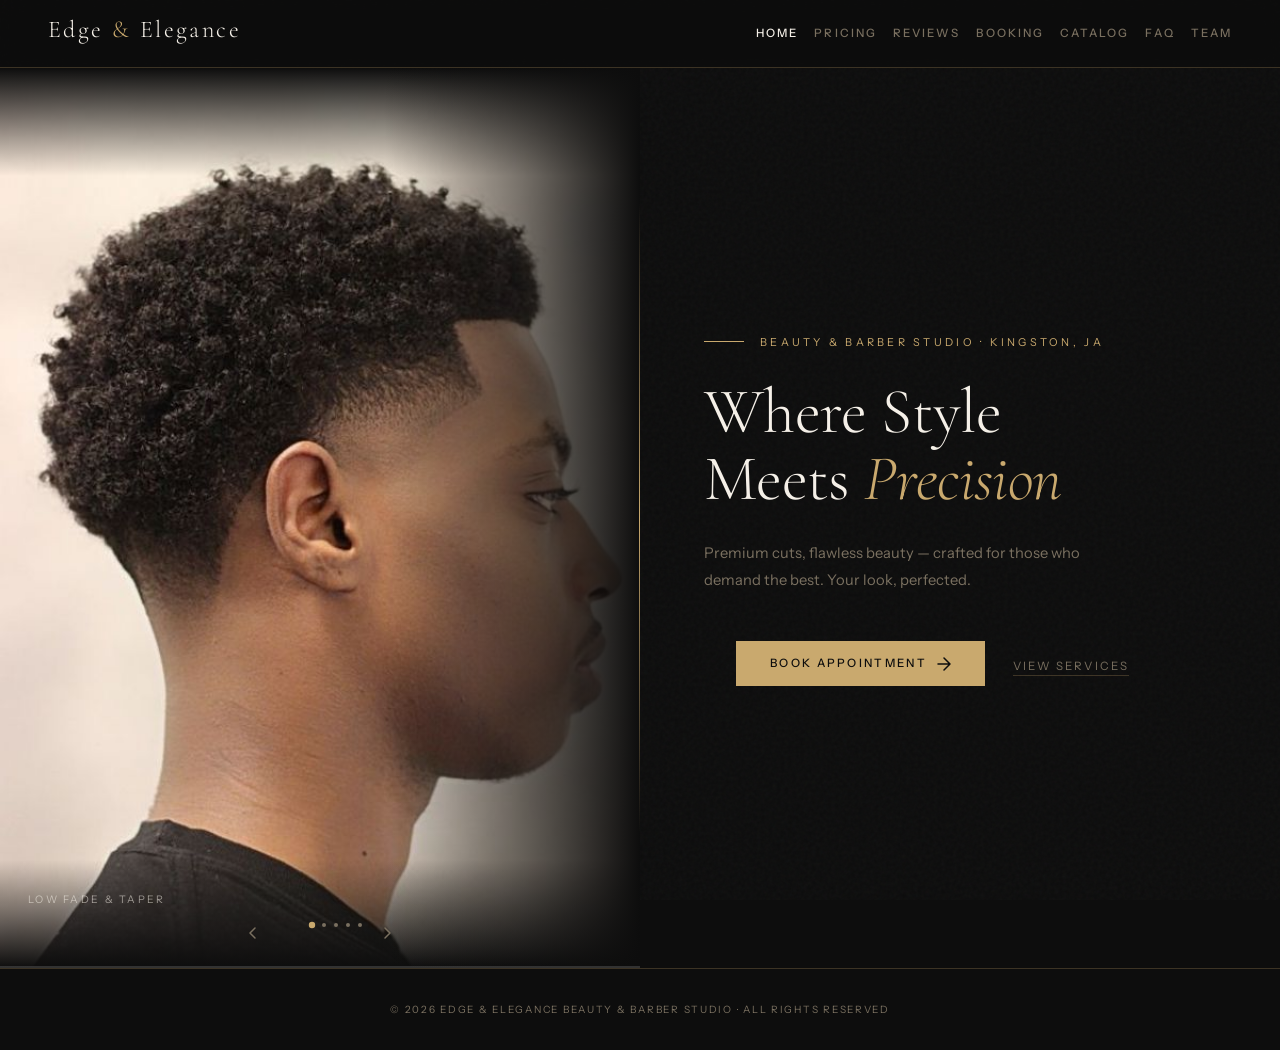
==== index.html @ 5e309543 "Add files via upload" ====
<!DOCTYPE html>
<html lang="en">
<head>
  <meta charset="UTF-8">
  <meta http-equiv="X-UA-Compatible" content="IE=edge">
  <meta name="viewport" content="width=device-width, initial-scale=1.0">
  <title>Edge &amp; Elegance Beauty &amp; Barber Studio</title>

  <!-- Google Fonts: Cormorant Garamond (display) + Instrument Sans (body) -->
  <link href="https://fonts.googleapis.com/css2?family=Cormorant+Garamond:ital,wght@0,300;0,400;0,600;1,300;1,400&family=Instrument+Sans:wght@300;400;500&display=swap" rel="stylesheet">

  <!-- Bootstrap 5 CSS -->
  <link rel="stylesheet" href="https://cdn.jsdelivr.net/npm/bootstrap@5.3.3/dist/css/bootstrap.min.css">

  <!-- Project unified stylesheet -->
  <link rel="stylesheet" href="Include/style.css">
</head>
<body>

  <!-- ═══════════════════════════════════════════
       HEADER — Studio wordmark + Bootstrap nav
  ═══════════════════════════════════════════ -->
  <header>

    <!-- Studio name / wordmark -->
    <h1>Edge <span>&amp;</span> Elegance</h1>

    <!-- Bootstrap responsive navbar -->
    <nav aria-label="Primary navigation"
         class="navbar navbar-expand-lg navbar-dark"
         id="main-nav">

      <!-- Hamburger toggler (visible on mobile) -->
      <button type="button"
              class="navbar-toggler"
              data-bs-toggle="collapse"
              data-bs-target="#navMenu"
              aria-controls="navMenu"
              aria-expanded="false"
              aria-label="Toggle navigation">
        <span class="navbar-toggler-icon"></span>
      </button>

      <!-- Collapsible nav links -->
      <div class="collapse navbar-collapse" id="navMenu">
        <ul class="navbar-nav ms-auto gap-3">
          <li class="nav-item"><a class="nav-link active" href="index.html" aria-current="page">Home</a></li>
          <li class="nav-item"><a class="nav-link" href="Include/pricing.html">Pricing</a></li>
          <li class="nav-item"><a class="nav-link" href="Include/reviews.html">Reviews</a></li>
          <li class="nav-item"><a class="nav-link" href="Include/Booking.html">Booking</a></li>
          <li class="nav-item"><a class="nav-link" href="Include/catalog.html">Catalog</a></li>
          <li class="nav-item"><a class="nav-link" href="Include/FAQ.html">FAQ</a></li>
          <li class="nav-item"><a class="nav-link" href="Contact/team_member.html">Team</a></li>
        </ul>
      </div>

    </nav>
  </header>


  <!-- ═══════════════════════════════════════════
       MAIN — Primary page content
  ═══════════════════════════════════════════ -->
  <main>

    <!-- ── Section 1: Hero — two-column layout ── -->
    <section>

      <!-- Aside: image slideshow panel (left column) -->
      <aside>

        <!-- Slide 1: Low fade / taper -->
        <figure class="active">
          <img src="Images/ss4.jpg" alt="Clean low fade taper cut">
          <figcaption>Low Fade &amp; Taper</figcaption>
        </figure>

        <!-- Slide 2: Nail art -->
        <figure>
          <img src="Images/ss5.jpg" alt="French tip nail art">
          <figcaption>French Tip Nail Art</figcaption>
        </figure>

        <!-- Slide 3: Box braids -->
        <figure>
          <img src="Images/ss3.jpg" alt="Box braids and knotless styles">
          <figcaption>Box Braids &amp; Knotless</figcaption>
        </figure>

        <!-- Slide 4: Cornrow swirl -->
        <figure>
          <img src="Images/ss2.jpg" alt="Cornrow swirl pattern">
          <figcaption>Cornrow Swirl Design</figcaption>
        </figure>

        <!-- Slide 5: Cornrow waves -->
        <figure>
          <img src="Images/ss.jpg" alt="Cornrow wave pattern">
          <figcaption>Cornrow Wave Pattern</figcaption>
        </figure>

        <!-- Slideshow controls: prev / dots / next -->
        <nav class="slide-controls" aria-label="Slideshow controls">

          <!-- Previous slide button -->
          <button type="button" id="prev-btn" aria-label="Previous slide">
            <svg width="18" height="18" viewBox="0 0 18 18" fill="none">
              <path d="M11 14L6 9l5-5" stroke="currentColor" stroke-width="1.5" stroke-linecap="round" stroke-linejoin="round"/>
            </svg>
          </button>

          <!-- Dot indicators — one per slide -->
          <ul class="slide-dots" role="tablist">
            <li><span class="active" role="tab" aria-label="Slide 1"></span></li>
            <li><span role="tab" aria-label="Slide 2"></span></li>
            <li><span role="tab" aria-label="Slide 3"></span></li>
            <li><span role="tab" aria-label="Slide 4"></span></li>
            <li><span role="tab" aria-label="Slide 5"></span></li>
          </ul>

          <!-- Next slide button -->
          <button type="button" id="next-btn" aria-label="Next slide">
            <svg width="18" height="18" viewBox="0 0 18 18" fill="none">
              <path d="M7 4l5 5-5 5" stroke="currentColor" stroke-width="1.5" stroke-linecap="round" stroke-linejoin="round"/>
            </svg>
          </button>

        </nav>

        <!-- Auto-advance progress bar -->
        <progress value="0" max="100"></progress>

      </aside>


      <!-- Article: hero text panel (right column) -->
      <article>
        <!-- Eyebrow label -->
        <p>Beauty &amp; Barber Studio &middot; Kingston, JA</p>

        <!-- Main headline -->
        <h2>
          Where Style<br>
          Meets <em>Precision</em>
        </h2>

        <!-- Tagline body copy -->
        <p>
          Premium cuts, flawless beauty — crafted for those who demand
          the best. Your look, perfected.
        </p>

        <!-- CTA buttons -->
        <ul>
          <li>
            <!-- Primary: Book Appointment -->
            <a href="Include/Booking.html" class="primary-btn">
              <span>Book Appointment</span>
              <svg width="14" height="14" viewBox="0 0 14 14" fill="none" aria-hidden="true">
                <path d="M1 7h12M7 1l6 6-6 6" stroke="currentColor" stroke-width="1.5" stroke-linecap="round" stroke-linejoin="round"/>
              </svg>
            </a>
          </li>
          <!-- Secondary: View Services -->
          <li><a href="Assets/catalog.html">View Services</a></li>
        </ul>
      </article>

    </section>

  </main>


  <!-- ═══════════════════════════════════════════
       FOOTER — Copyright & studio info
  ═══════════════════════════════════════════ -->
  <footer>
    <small>&copy; 2026 Edge &amp; Elegance Beauty &amp; Barber Studio &middot; All rights reserved</small>
  </footer>

  <!-- Bootstrap 5 JS bundle (includes Popper) -->
  <script src="https://cdn.jsdelivr.net/npm/bootstrap@5.3.3/dist/js/bootstrap.bundle.min.js"></script>

  <!-- Unified project script -->
  <script src="Assets/script.js"></script>

</body>
</html>
---- Include/style.css ----
/* ═══════════════════════════════════════════════════════════════
   Edge & Elegance Beauty & Barber Studio
   style.css  —  Unified stylesheet for all pages
   Includes: base, header/nav, hero, slideshow, pricing, team,
             catalog, FAQ, reviews, booking, animations, responsive
   ═══════════════════════════════════════════════════════════════ */


/* ─────────────────────────────────────────────
   RESET & CSS CUSTOM PROPERTIES
───────────────────────────────────────────── */
*, *::before, *::after {
  box-sizing: border-box;
  margin: 0;
  padding: 0;
}

:root {
  --ink:    #0d0d0d;   /* near-black background */
  --cream:  #f5f0e8;   /* off-white text */
  --gold:   #c9a96e;   /* brand accent */
  --muted:  #7a7060;   /* secondary text */
  --border: rgba(201, 169, 110, 0.25); /* subtle gold border */
}

html { scroll-behavior: smooth; }

body {
  font-family: 'Instrument Sans', sans-serif;
  background: var(--ink);
  color: var(--cream);
  min-height: 100vh;
  overflow-x: hidden;
}

/* Grain / film-noise texture overlay — fixed, behind everything */
body::before {
  content: '';
  position: fixed;
  inset: 0;
  z-index: 0;
  background-image: url("data:image/svg+xml,%3Csvg viewBox='0 0 256 256' xmlns='http://www.w3.org/2000/svg'%3E%3Cfilter id='noise'%3E%3CfeTurbulence type='fractalNoise' baseFrequency='0.9' numOctaves='4' stitchTiles='stitch'/%3E%3C/filter%3E%3Crect width='100%25' height='100%25' filter='url(%23noise)' opacity='1'/%3E%3C/svg%3E");
  opacity: 0.035;
  pointer-events: none;
}


/* ─────────────────────────────────────────────
   HEADER — Fixed top bar with logo + Bootstrap nav
   Applies to every page via body > header
───────────────────────────────────────────── */
body > header {
  position: fixed;
  top: 0; left: 0; right: 0;
  z-index: 9999;
  display: flex;
  align-items: center;
  justify-content: space-between;
  padding: 0 48px;
  height: 68px;
  background: rgba(13, 13, 13, 0.88);
  backdrop-filter: blur(12px);
  border-bottom: 1px solid var(--border);
  animation: fadeDown 0.8s ease both;
}

/* Studio wordmark */
body > header h1 {
  font-family: 'Cormorant Garamond', serif;
  font-size: 1.5rem;
  font-weight: 300;
  letter-spacing: 0.1em;
  color: var(--cream);
  line-height: 1;
  white-space: nowrap;
}

/* Gold ampersand in logo */
body > header h1 span { color: var(--gold); }


/* ─────────────────────────────────────────────
   BOOTSTRAP NAVBAR OVERRIDES
   Make Bootstrap nav match the dark gold aesthetic
───────────────────────────────────────────── */

/* The Bootstrap <nav> sits inside <header> — reset its background */
#main-nav {
  background: transparent !important;
  border: none;
  padding: 0;
  height: auto;
}

/* Nav links — small caps, tracked, muted by default */
#main-nav .nav-link {
  font-family: 'Instrument Sans', sans-serif;
  font-size: 0.72rem;
  font-weight: 500;
  letter-spacing: 0.18em;
  text-transform: uppercase;
  color: var(--muted) !important;
  text-decoration: none;
  transition: color 0.3s;
  padding: 4px 0;
}

/* Hover + active state → cream/gold */
#main-nav .nav-link:hover,
#main-nav .nav-link.active { color: var(--cream) !important; }

/* Bootstrap toggler (hamburger) — show gold border */
#main-nav .navbar-toggler {
  border-color: rgba(201, 169, 110, 0.4);
  padding: 6px 8px;
}

/* Invert the default Bootstrap toggler icon so it appears light */
#main-nav .navbar-toggler-icon {
  filter: invert(1);
}

/* Collapsed mobile menu — dark glass panel */
#main-nav .navbar-collapse {
  background: rgba(13, 13, 13, 0.97);
}

/* On mobile the links stack — add padding for readability */
@media (max-width: 991px) {
  body > header { padding: 0 20px; height: 60px; }

  #main-nav .navbar-collapse {
    position: fixed;
    top: 60px; left: 0; right: 0;
    backdrop-filter: blur(16px);
    padding: 24px 32px 32px;
    border-top: 1px solid var(--border);
    z-index: 9998;
  }

  #main-nav .nav-link {
    font-family: 'Cormorant Garamond', serif;
    font-size: 1.6rem;
    font-weight: 300;
    letter-spacing: 0.08em;
    text-transform: none;
    padding: 10px 0;
    color: var(--cream) !important;
    border-bottom: 1px solid var(--border);
  }

  #main-nav .navbar-nav { gap: 0 !important; }
}


/* ─────────────────────────────────────────────
   MAIN — base push below fixed header
───────────────────────────────────────────── */
main {
  padding-top: 68px;
  position: relative;
  z-index: 1;
}


/* ─────────────────────────────────────────────
   HERO SECTION (index.html)
   Two-column grid: slideshow aside + article text
───────────────────────────────────────────── */
main > section:first-of-type {
  min-height: 100vh;
  display: grid;
  grid-template-columns: 1fr 1fr;
  align-items: center;
  position: relative;
  overflow: hidden;
}


/* ─────────────────────────────────────────────
   ASIDE — Image Slideshow Panel
───────────────────────────────────────────── */
aside {
  position: relative;
  height: 100vh;
  overflow: hidden;
  animation: revealLeft 1.1s cubic-bezier(0.16, 1, 0.3, 1) 0.2s both;
}

/* Fade image edges into the background */
aside::after {
  content: '';
  position: absolute;
  inset: 0;
  background:
    linear-gradient(to right, transparent 60%, var(--ink) 100%),
    linear-gradient(to bottom, var(--ink) 0%, transparent 12%, transparent 88%, var(--ink) 100%);
  pointer-events: none;
  z-index: 1;
}

/* Gold vertical rule on the right edge of the slideshow */
aside::before {
  content: '';
  position: absolute;
  right: 0; top: 15%; bottom: 15%;
  width: 1px;
  background: linear-gradient(to bottom, transparent, var(--gold), transparent);
  z-index: 3;
}

/* ── Slide figures ── */
aside figure {
  position: absolute;
  inset: 0;
  margin: 0;
  opacity: 0;
  transition: opacity 1.2s ease;
}

aside figure.active { opacity: 1; }

aside figure img {
  width: 100%;
  height: 100%;
  object-fit: cover;
  object-position: center top;
  transform: scale(1.06);          /* start zoomed in */
  transition: transform 8s ease;
  display: block;
}

aside figure.active img { transform: scale(1); } /* slowly zoom out while active */

aside figure figcaption {
  position: absolute;
  bottom: 60px;
  left: 28px;
  z-index: 2;
  font-size: 0.65rem;
  letter-spacing: 0.22em;
  text-transform: uppercase;
  color: rgba(245, 240, 232, 0.55);
}

/* ── Slideshow Controls ── */
.slide-controls {
  position: absolute;
  bottom: 20px;
  left: 50%;
  transform: translateX(-50%);
  display: flex;
  align-items: center;
  gap: 10px;
  z-index: 4;
}

.slide-controls button {
  background: none;
  border: none;
  cursor: pointer;
  padding: 6px;
  color: var(--muted);
  transition: color 0.3s;
}

.slide-controls button:hover { color: var(--gold); }
.slide-controls button svg   { display: block; }

/* Dot indicators */
.slide-dots {
  display: flex;
  gap: 8px;
  align-items: center;
  list-style: none;
}

.slide-dots span {
  width: 4px;
  height: 4px;
  border-radius: 50%;
  background: var(--muted);
  transition: background 0.3s, transform 0.3s;
  cursor: pointer;
  display: block;
}

.slide-dots span.active {
  background: var(--gold);
  transform: scale(1.6);
}

/* Auto-advance progress bar along the bottom of the aside */
aside progress {
  position: absolute;
  bottom: 0; left: 0;
  height: 2px;
  width: 100%;
  border: none;
  background: rgba(255, 255, 255, 0.08);
  z-index: 4;
  appearance: none;
}

aside progress::-webkit-progress-bar   { background: rgba(255, 255, 255, 0.08); }
aside progress::-webkit-progress-value { background: var(--gold); }
aside progress::-moz-progress-bar      { background: var(--gold); }


/* ─────────────────────────────────────────────
   HERO ARTICLE — text panel
───────────────────────────────────────────── */
main > section:first-of-type > article {
  padding: 0 80px 0 64px;
  position: relative;
  z-index: 2;
  animation: revealRight 1.1s cubic-bezier(0.16, 1, 0.3, 1) 0.4s both;
}

/* Eyebrow label above heading */
main > section:first-of-type > article > p:first-of-type {
  font-size: 0.68rem;
  letter-spacing: 0.3em;
  text-transform: uppercase;
  color: var(--gold);
  margin-bottom: 28px;
  display: flex;
  align-items: center;
  gap: 16px;
}

main > section:first-of-type > article > p:first-of-type::before {
  content: '';
  width: 40px;
  height: 1px;
  background: var(--gold);
  display: inline-block;
}

/* Main headline */
main > section:first-of-type > article h2 {
  font-family: 'Cormorant Garamond', serif;
  font-size: clamp(3.2rem, 5vw, 5.5rem);
  font-weight: 300;
  line-height: 1.05;
  letter-spacing: -0.01em;
  margin-bottom: 28px;
  color: var(--cream);
}

main > section:first-of-type > article h2 em {
  font-style: italic;
  color: var(--gold);
}

/* Body copy */
main > section:first-of-type > article > p:last-of-type {
  font-size: 0.92rem;
  line-height: 1.8;
  color: var(--muted);
  max-width: 380px;
  margin-bottom: 48px;
  font-weight: 300;
}

/* CTA button row */
main > section:first-of-type > article ul {
  display: flex;
  align-items: center;
  gap: 28px;
  list-style: none;
}

/* Primary gold CTA button */
main > section:first-of-type > article ul li:first-child a {
  display: inline-flex;
  align-items: center;
  gap: 10px;
  padding: 14px 34px;
  background: var(--gold);
  color: var(--ink);
  font-size: 0.72rem;
  font-weight: 500;
  letter-spacing: 0.2em;
  text-transform: uppercase;
  text-decoration: none;
  position: relative;
  overflow: hidden;
  transition: color 0.35s ease;
}

/* Cream wipe-over on hover */
main > section:first-of-type > article ul li:first-child a::before {
  content: '';
  position: absolute;
  inset: 0;
  background: var(--cream);
  transform: translateX(-101%);
  transition: transform 0.35s ease;
}

main > section:first-of-type > article ul li:first-child a:hover::before { transform: translateX(0); }

main > section:first-of-type > article ul li:first-child a span,
main > section:first-of-type > article ul li:first-child a svg { position: relative; z-index: 1; }

main > section:first-of-type > article ul li:first-child a svg { transition: transform 0.3s; }
main > section:first-of-type > article ul li:first-child a:hover svg { transform: translateX(4px); }

/* Ghost / secondary link */
main > section:first-of-type > article ul li:last-child a {
  font-size: 0.72rem;
  letter-spacing: 0.18em;
  text-transform: uppercase;
  color: var(--muted);
  text-decoration: none;
  border-bottom: 1px solid var(--border);
  padding-bottom: 2px;
  transition: color 0.3s, border-color 0.3s;
}

main > section:first-of-type > article ul li:last-child a:hover {
  color: var(--cream);
  border-color: var(--gold);
}


/* ─────────────────────────────────────────────
   SCROLL HINT — decorative "scroll" label
───────────────────────────────────────────── */
main > section:first-of-type > small {
  position: absolute;
  bottom: 36px;
  left: 50%;
  transform: translateX(-50%);
  display: flex;
  flex-direction: column;
  align-items: center;
  gap: 8px;
  z-index: 10;
  font-size: 0.6rem;
  letter-spacing: 0.25em;
  text-transform: uppercase;
  color: var(--muted);
  animation: fadeIn 1s 1.5s both;
}

main > section:first-of-type > small::after {
  content: '';
  width: 1px;
  height: 48px;
  display: block;
  background: linear-gradient(to bottom, var(--gold), transparent);
  animation: scrollDrop 1.6s ease infinite;
}


/* ─────────────────────────────────────────────
   FOOTER — shared across all pages
───────────────────────────────────────────── */
footer {
  text-align: center;
  padding: 32px 48px;
  border-top: 1px solid var(--border);
  font-size: 0.72rem;
  letter-spacing: 0.15em;
  color: var(--muted);
  text-transform: uppercase;
  position: relative;
  z-index: 1;
}


/* ─────────────────────────────────────────────
   PRICING PAGE (pricing.html)
───────────────────────────────────────────── */

/* Push content below the fixed header */
#pricing-main { padding-top: 110px; }

/* Center the pricing section container */
#pricing-section {
  display: flex;
  flex-direction: column;
  align-items: center;
  width: 100%;
  max-width: 900px;
  margin: 0 auto;
  padding: 0 20px 40px;
  text-align: center;
}

/* Override: nested <header> inside a section should NOT be fixed */
#pricing-section header,
#team-section header,
.section-header {
  position: static !important;
  height: auto !important;
  background: transparent !important;
  backdrop-filter: none !important;
  border: none !important;
  padding: 0 !important;
  margin-bottom: 40px;
  text-align: center !important;
  display: block;
  width: 100%;
  animation: none;
}

/* Pricing page title */
#pricing-title {
  font-family: 'Cormorant Garamond', serif;
  font-size: 2.5rem;
  font-weight: 300;
  color: var(--cream);
  margin-bottom: 10px;
}

/* Pricing page subtitle */
#pricing-subtitle {
  color: var(--muted);
  font-size: 0.95rem;
  margin-bottom: 30px;
}

/* Pricing table */
#pricing-table {
  width: 100%;
  max-width: 900px;
  margin: 0 auto;
  border-collapse: collapse;
}

/* All table cells */
#pricing-table th,
#pricing-table td {
  border: 1px solid var(--border);
  padding: 14px;
  text-align: center;
}

/* Column header row */
#pricing-table thead th {
  background: rgba(201, 169, 110, 0.10);
  color: var(--gold);
}

/* Category sub-header rows (e.g. "Grooming Services") */
.category-header th {
  background: rgba(201, 169, 110, 0.20);
  color: var(--gold);
}

/* Alternating row tint for readability */
#pricing-table tbody tr:nth-child(even) td {
  background: rgba(255, 255, 255, 0.03);
}


/* ─────────────────────────────────────────────
   TEAM PAGE (team_member.html)
───────────────────────────────────────────── */

#team-main { padding-top: 110px; }

#team-section {
  display: flex;
  flex-direction: column;
  align-items: center;
  width: 100%;
  max-width: 1400px;
  margin: 0 auto;
  padding: 0 20px 40px;
  text-align: center;
}

/* Team page title */
#team-title {
  font-family: 'Cormorant Garamond', serif;
  font-size: 2.5rem;
  font-weight: 300;
  color: var(--cream);
  margin-bottom: 10px;
}

#team-subtitle {
  color: var(--muted);
  font-size: 0.95rem;
  margin-bottom: 40px;
}

/* 4-column grid on desktop */
#team-grid {
  display: grid;
  grid-template-columns: repeat(4, 1fr);
  gap: 25px;
  width: 100%;
}

/* Team member card */
.team-card {
  border: 1px solid var(--border);
  background: rgba(255, 255, 255, 0.03);
  padding: 15px;
  text-align: center;
}

.team-card img {
  width: 100%;
  height: 260px;
  object-fit: cover;
  margin-bottom: 10px;
}

.team-card h3 {
  color: var(--cream);
  margin-bottom: 5px;
}

.role {
  color: var(--gold);
  font-size: 0.8rem;
  margin-bottom: 10px;
}

.description {
  color: var(--muted);
  font-size: 0.85rem;
}


/* ─────────────────────────────────────────────
   CATALOG PAGE (catalog.html)
───────────────────────────────────────────── */

/* Catalog items grid */
.catalog-items {
  display: grid;
  grid-template-columns: repeat(auto-fit, minmax(220px, 1fr));
  gap: 28px;
  max-width: 1100px;
  margin: 40px auto;
  padding: 0 24px;
}

/* Individual catalog card */
.catalog-item {
  border: 1px solid var(--border);
  background: rgba(255, 255, 255, 0.03);
  padding: 20px;
  text-align: center;
  transition: border-color 0.3s, background 0.3s;
}

.catalog-item:hover {
  border-color: rgba(201, 169, 110, 0.55);
  background: rgba(201, 169, 110, 0.04);
}

.catalog-item img {
  width: 100%;
  height: 200px;
  object-fit: cover;
  margin-bottom: 14px;
  display: block;
}

.catalog-item h3 {
  font-family: 'Cormorant Garamond', serif;
  font-size: 1.3rem;
  font-weight: 300;
  color: var(--cream);
  margin-bottom: 8px;
}

.catalog-item p {
  font-size: 0.84rem;
  color: var(--muted);
  line-height: 1.7;
}

/* Catalog page intro text */
main > h2 {
  font-family: 'Cormorant Garamond', serif;
  font-size: 2.2rem;
  font-weight: 300;
  color: var(--cream);
  text-align: center;
  padding: 60px 24px 12px;
}

main > h2 + p {
  text-align: center;
  color: var(--muted);
  font-size: 0.9rem;
  padding: 0 24px;
}


/* ─────────────────────────────────────────────
   FAQ PAGE (FAQ.html)
───────────────────────────────────────────── */

.faq-container {
  display: flex;
  flex-direction: column;
  align-items: center;
  width: 100%;
  max-width: 760px;
  margin: 0 auto;
  padding: 60px 24px 40px;
}

/* Gold eyebrow label */
.faq-eyebrow {
  font-size: 0.68rem;
  letter-spacing: 0.3em;
  text-transform: uppercase;
  color: var(--gold);
  margin-bottom: 16px;
  display: flex;
  align-items: center;
  gap: 16px;
  animation: revealRight 1.1s cubic-bezier(0.16, 1, 0.3, 1) 0.2s both;
}

.faq-eyebrow::before {
  content: '';
  width: 40px;
  height: 1px;
  background: var(--gold);
  display: inline-block;
}

/* FAQ page heading */
.faq-container > h2 {
  font-family: 'Cormorant Garamond', serif;
  font-size: clamp(2.4rem, 4vw, 3.5rem);
  font-weight: 300;
  color: var(--cream);
  letter-spacing: -0.01em;
  line-height: 1.1;
  text-align: center;
  margin-bottom: 12px;
  animation: revealRight 1.1s cubic-bezier(0.16, 1, 0.3, 1) 0.3s both;
}

.faq-container > h2 em {
  font-style: italic;
  color: var(--gold);
}

.faq-subtitle {
  font-size: 0.88rem;
  color: var(--muted);
  text-align: center;
  margin-bottom: 52px;
  font-weight: 300;
  line-height: 1.7;
  animation: revealRight 1.1s cubic-bezier(0.16, 1, 0.3, 1) 0.4s both;
}

/* FAQ accordion list */
#faq-list {
  width: 100%;
  display: flex;
  flex-direction: column;
  gap: 0;
  margin-bottom: 64px;
  animation: fadeIn 0.8s ease 0.5s both;
}

/* Individual FAQ accordion item */
.faq-item {
  border-top: 1px solid var(--border);
  transition: background 0.3s ease;
}

.faq-item:last-child { border-bottom: 1px solid var(--border); }

.faq-item summary {
  display: flex;
  align-items: center;
  justify-content: space-between;
  padding: 22px 4px;
  cursor: pointer;
  list-style: none;
  font-size: 0.92rem;
  font-weight: 500;
  letter-spacing: 0.04em;
  color: var(--cream);
  user-select: none;
  transition: color 0.3s ease;
  gap: 20px;
}

.faq-item summary::-webkit-details-marker { display: none; }
.faq-item summary:hover { color: var(--gold); }

/* Animated plus/minus icon via pseudo-element */
.faq-item summary::after {
  content: '';
  flex-shrink: 0;
  width: 18px;
  height: 18px;
  border: 1px solid var(--border);
  border-radius: 50%;
  background-image:
    linear-gradient(var(--gold), var(--gold)),
    linear-gradient(var(--gold), var(--gold));
  background-size: 8px 1px, 1px 8px;
  background-repeat: no-repeat;
  background-position: center;
  transition: transform 0.35s ease, border-color 0.3s ease;
}

/* Rotate to × when open */
.faq-item[open] summary::after {
  transform: rotate(45deg);
  border-color: var(--gold);
}

.faq-item[open] summary { color: var(--gold); }

/* Answer body */
.faq-item > p,
.faq-item > div.faq-answer {
  padding: 0 4px 22px;
  font-size: 0.88rem;
  line-height: 1.85;
  color: var(--muted);
  font-weight: 300;
  max-width: 600px;
  animation: answerReveal 0.35s ease both;
}

@keyframes answerReveal {
  from { opacity: 0; transform: translateY(-6px); }
  to   { opacity: 1; transform: translateY(0); }
}

/* New FAQ items added dynamically get a fade-in */
.faq-item.new-item { animation: fadeIn 0.5s ease both; }

/* Submit-a-question panel */
.add-faq {
  width: 100%;
  border: 1px solid var(--border);
  padding: 40px;
  background: rgba(201, 169, 110, 0.03);
  animation: fadeIn 0.8s ease 0.7s both;
  position: relative;
}

/* Gold top-left rule */
.add-faq::before {
  content: '';
  position: absolute;
  top: 0; left: 40px;
  width: 40px;
  height: 1px;
  background: var(--gold);
}

.add-faq h3 {
  font-family: 'Cormorant Garamond', serif;
  font-size: 1.6rem;
  font-weight: 300;
  color: var(--cream);
  letter-spacing: 0.02em;
  margin-bottom: 6px;
}

.add-faq > p {
  font-size: 0.8rem;
  color: var(--muted);
  margin-bottom: 28px;
  letter-spacing: 0.04em;
}

/* FAQ question input form */
#faq-form {
  display: flex;
  flex-direction: column;
  gap: 16px;
}

#faq-form label {
  font-size: 0.68rem;
  letter-spacing: 0.22em;
  text-transform: uppercase;
  color: var(--gold);
  margin-bottom: -8px;
}

#faq-form input[type="text"] {
  width: 100%;
  padding: 14px 16px;
  background: rgba(255, 255, 255, 0.04);
  border: 1px solid var(--border);
  color: var(--cream);
  font-family: 'Instrument Sans', sans-serif;
  font-size: 0.88rem;
  outline: none;
  transition: border-color 0.3s ease, background 0.3s ease;
}

#faq-form input[type="text"]::placeholder { color: rgba(122, 112, 96, 0.5); }

#faq-form input[type="text"]:focus {
  border-color: var(--gold);
  background: rgba(201, 169, 110, 0.04);
}

/* Submit button for FAQ form — matches global gold button style */
#faq-form button[type="submit"] {
  align-self: flex-start;
  display: inline-flex;
  align-items: center;
  gap: 10px;
  padding: 13px 34px;
  background: var(--gold);
  color: var(--ink);
  font-family: 'Instrument Sans', sans-serif;
  font-size: 0.72rem;
  font-weight: 500;
  letter-spacing: 0.2em;
  text-transform: uppercase;
  border: none;
  cursor: pointer;
  position: relative;
  overflow: hidden;
  transition: color 0.35s ease;
  margin-top: 8px;
}

#faq-form button[type="submit"]::before {
  content: '';
  position: absolute;
  inset: 0;
  background: var(--cream);
  transform: translateX(-101%);
  transition: transform 0.35s ease;
}

#faq-form button[type="submit"]:hover::before { transform: translateX(0); }

#faq-form button[type="submit"] span { position: relative; z-index: 1; }


/* ─────────────────────────────────────────────
   REVIEWS PAGE (reviews.html)
───────────────────────────────────────────── */

/* Page hero banner */
.reviews-hero {
  display: flex;
  flex-direction: column;
  align-items: center;
  text-align: center;
  padding: 80px 24px 60px;
  border-bottom: 1px solid var(--border);
  position: relative;
}

/* Radial gold glow behind hero */
.reviews-hero::before {
  content: '';
  position: absolute;
  top: 50%; left: 50%;
  transform: translate(-50%, -50%);
  width: 700px; height: 300px;
  background: radial-gradient(ellipse, rgba(201,169,110,0.07) 0%, transparent 70%);
  pointer-events: none;
}

/* Eyebrow label with flanking rules */
.eyebrow {
  font-size: 0.68rem;
  letter-spacing: 0.3em;
  text-transform: uppercase;
  color: var(--gold);
  margin-bottom: 16px;
  display: flex;
  align-items: center;
  gap: 14px;
  animation: revealUp 0.9s cubic-bezier(0.16,1,0.3,1) 0.1s both;
}

.eyebrow::before,
.eyebrow::after {
  content: '';
  width: 40px; height: 1px;
  background: var(--gold);
  display: inline-block;
}

.reviews-hero h2 {
  font-family: 'Cormorant Garamond', serif;
  font-size: clamp(2.8rem, 6vw, 5rem);
  font-weight: 300;
  letter-spacing: -0.01em;
  line-height: 1.05;
  color: var(--cream);
  margin-bottom: 16px;
  animation: revealUp 0.9s cubic-bezier(0.16,1,0.3,1) 0.2s both;
}

.reviews-hero h2 em {
  font-style: italic;
  color: var(--gold);
}

.reviews-hero > p {
  font-size: 0.92rem;
  color: var(--muted);
  max-width: 440px;
  line-height: 1.8;
  font-weight: 300;
  animation: revealUp 0.9s cubic-bezier(0.16,1,0.3,1) 0.3s both;
}

/* ── Overall rating summary bar ── */
.rating-summary {
  display: flex;
  align-items: center;
  gap: 32px;
  padding: 40px 48px;
  border-bottom: 1px solid var(--border);
  justify-content: center;
  flex-wrap: wrap;
}

.overall-score { text-align: center; }

.score-num {
  font-family: 'Cormorant Garamond', serif;
  font-size: 4rem;
  font-weight: 300;
  color: var(--gold);
  line-height: 1;
}

.score-label {
  font-size: 0.65rem;
  letter-spacing: 0.22em;
  text-transform: uppercase;
  color: var(--muted);
  margin-top: 6px;
}

/* Vertical rule between rating columns */
.divider-v {
  width: 1px;
  height: 60px;
  background: var(--border);
}

/* Star-count bar group */
.bar-group {
  display: flex;
  flex-direction: column;
  gap: 8px;
  min-width: 220px;
}

.bar-row {
  display: flex;
  align-items: center;
  gap: 10px;
  font-size: 0.72rem;
  color: var(--muted);
}

.bar-row span:first-child { width: 36px; text-align: right; }

.bar-track {
  flex: 1;
  height: 3px;
  background: rgba(255,255,255,0.08);
  border-radius: 2px;
  overflow: hidden;
}

/* Animated fill — starts at scaleX(0), JS adds .animate */
.bar-fill {
  height: 100%;
  background: var(--gold);
  border-radius: 2px;
  transform: scaleX(0);
  transform-origin: left;
  transition: transform 1s cubic-bezier(0.16,1,0.3,1);
}

.bar-fill.animate { transform: scaleX(1); }

.bar-row span:last-child { width: 24px; }

/* ── Review cards section ── */
.reviews-section {
  max-width: 1100px;
  margin: 0 auto;
  padding: 72px 48px 100px;
}

/* Section eyebrow with horizontal rule */
.section-label {
  font-size: 0.68rem;
  letter-spacing: 0.28em;
  text-transform: uppercase;
  color: var(--gold);
  margin-bottom: 48px;
  display: flex;
  align-items: center;
  gap: 16px;
}

.section-label::after {
  content: '';
  flex: 1;
  height: 1px;
  background: var(--border);
}

/* 3-column grid for review cards */
.cards-grid {
  display: grid;
  grid-template-columns: repeat(3, 1fr);
  gap: 28px;
  margin-bottom: 72px;
}

/* Individual review card */
article.review-card {
  border: 1px solid var(--border);
  padding: 32px 28px;
  background: rgba(255,255,255,0.02);
  position: relative;
  transition: border-color 0.3s, background 0.3s;
  animation: revealUp 0.7s cubic-bezier(0.16,1,0.3,1) both;
}

/* Staggered entrance animations */
article.review-card:nth-child(1) { animation-delay: 0.1s; }
article.review-card:nth-child(2) { animation-delay: 0.2s; }
article.review-card:nth-child(3) { animation-delay: 0.3s; }
article.review-card:nth-child(4) { animation-delay: 0.4s; }
article.review-card:nth-child(5) { animation-delay: 0.5s; }
article.review-card:nth-child(6) { animation-delay: 0.6s; }

article.review-card:hover {
  border-color: rgba(201,169,110,0.55);
  background: rgba(201,169,110,0.04);
}

/* Decorative open quote mark */
article.review-card::before {
  content: '\201C';
  position: absolute;
  top: 20px; right: 24px;
  font-family: 'Cormorant Garamond', serif;
  font-size: 4rem;
  color: rgba(201,169,110,0.15);
  line-height: 1;
}

/* Star rating display */
.stars {
  display: flex;
  gap: 3px;
  margin-bottom: 18px;
}

.star {
  width: 12px; height: 12px;
  background: var(--gold);
  clip-path: polygon(50% 0%,61% 35%,98% 35%,68% 57%,79% 91%,50% 70%,21% 91%,32% 57%,2% 35%,39% 35%);
}

.star.empty { background: rgba(201,169,110,0.2); }

/* Review body text */
article.review-card > p {
  font-size: 0.88rem;
  line-height: 1.85;
  color: var(--muted);
  font-weight: 300;
  margin-bottom: 28px;
  font-style: italic;
}

/* Reviewer attribution row */
.reviewer {
  display: flex;
  align-items: center;
  gap: 14px;
  border-top: 1px solid var(--border);
  padding-top: 20px;
}

/* Initials avatar circle */
.avatar {
  width: 40px; height: 40px;
  border-radius: 50%;
  background: rgba(201,169,110,0.15);
  border: 1px solid var(--border);
  display: flex;
  align-items: center;
  justify-content: center;
  font-family: 'Cormorant Garamond', serif;
  font-size: 1.1rem;
  font-weight: 300;
  color: var(--gold);
  flex-shrink: 0;
}

.reviewer-info h3 {
  font-size: 0.85rem;
  font-weight: 500;
  color: var(--cream);
  margin-bottom: 2px;
}

.reviewer-info p {
  font-size: 0.68rem;
  letter-spacing: 0.14em;
  text-transform: uppercase;
  color: var(--muted);
}

/* ── Leave-a-Review form ── */
.review-form-section {
  border: 1px solid var(--border);
  padding: 48px;
  background: rgba(201,169,110,0.02);
  position: relative;
}

/* Gold top accent rule */
.review-form-section::before {
  content: '';
  position: absolute;
  top: 0; left: 48px;
  width: 40px; height: 1px;
  background: var(--gold);
}

.review-form-section h3 {
  font-family: 'Cormorant Garamond', serif;
  font-size: 2rem;
  font-weight: 300;
  color: var(--cream);
  margin-bottom: 6px;
}

.review-form-section > p {
  font-size: 0.82rem;
  color: var(--muted);
  margin-bottom: 36px;
  letter-spacing: 0.04em;
}

/* Star picker (radio buttons styled as stars) */
.star-picker {
  display: flex;
  flex-direction: row-reverse; /* RTL so CSS sibling trick works */
  gap: 6px;
  margin-bottom: 32px;
}

.star-picker input[type="radio"] { display: none; }

.star-picker label {
  width: 28px; height: 28px;
  background: rgba(255,255,255,0.05);
  border: 1px solid var(--border);
  clip-path: polygon(50% 0%,61% 35%,98% 35%,68% 57%,79% 91%,50% 70%,21% 91%,32% 57%,2% 35%,39% 35%);
  cursor: pointer;
  transition: background 0.2s;
}

/* Highlight selected stars and everything before (to the right in RTL) */
.star-picker input[type="radio"]:checked ~ label,
.star-picker label:hover,
.star-picker label:hover ~ label {
  background: var(--gold);
}

/* Review form 2-column grid */
.review-form-grid {
  display: grid;
  grid-template-columns: 1fr 1fr;
  gap: 24px 32px;
}

.form-field {
  display: flex;
  flex-direction: column;
  gap: 8px;
}

.form-field.full { grid-column: 1 / -1; }

.form-field label {
  font-size: 0.65rem;
  font-weight: 500;
  letter-spacing: 0.22em;
  text-transform: uppercase;
  color: var(--muted);
  transition: color 0.3s;
}

.form-field:focus-within label { color: var(--gold); }

.form-field input,
.form-field textarea {
  background: rgba(255,255,255,0.03);
  border: 1px solid var(--border);
  border-bottom-color: rgba(201,169,110,0.45);
  color: var(--cream);
  font-family: 'Instrument Sans', sans-serif;
  font-size: 0.88rem;
  font-weight: 300;
  padding: 13px 16px;
  outline: none;
  transition: border-color 0.3s, background 0.3s;
  resize: none;
  border-radius: 0;
  width: 100%;
}

.form-field input:focus,
.form-field textarea:focus {
  border-color: var(--gold);
  background: rgba(201,169,110,0.05);
}

.form-field input::placeholder,
.form-field textarea::placeholder { color: rgba(122,112,96,0.5); }

/* Inline validation error message */
.err {
  font-size: 0.68rem;
  color: #e06060;
  letter-spacing: 0.1em;
  display: none;
  margin-top: -4px;
}

.form-field.invalid .err  { display: block; }
.form-field.invalid input,
.form-field.invalid textarea { border-color: #e06060; }

/* Shared submit button style (reviews + FAQ pages) */
.submit-btn {
  display: inline-flex;
  align-items: center;
  gap: 12px;
  padding: 16px 40px;
  background: var(--gold);
  color: var(--ink);
  font-family: 'Instrument Sans', sans-serif;
  font-size: 0.72rem;
  font-weight: 500;
  letter-spacing: 0.22em;
  text-transform: uppercase;
  border: none;
  cursor: pointer;
  position: relative;
  overflow: hidden;
  transition: color 0.35s;
  margin-top: 24px;
  border-radius: 0;
}

.submit-btn::before {
  content: '';
  position: absolute;
  inset: 0;
  background: var(--cream);
  transform: translateX(-101%);
  transition: transform 0.38s cubic-bezier(0.16,1,0.3,1);
}

.submit-btn:hover::before { transform: translateX(0); }
.submit-btn span, .submit-btn svg { position: relative; z-index: 1; }
.submit-btn svg { transition: transform 0.3s; }
.submit-btn:hover svg { transform: translateX(4px); }

/* ── Success Toast notification ── */
.toast {
  position: fixed;
  bottom: 32px; right: 32px;
  background: var(--ink);
  border: 1px solid var(--gold);
  padding: 16px 24px;
  display: flex;
  align-items: center;
  gap: 12px;
  z-index: 500;
  transform: translateY(20px);
  opacity: 0;
  transition: transform 0.4s ease, opacity 0.4s ease;
  pointer-events: none;
}

.toast.show { transform: translateY(0); opacity: 1; pointer-events: all; }

.toast-icon {
  width: 28px; height: 28px;
  border: 1px solid var(--gold);
  border-radius: 50%;
  display: flex; align-items: center; justify-content: center;
  flex-shrink: 0;
}

.toast p { font-size: 0.8rem; color: var(--cream); letter-spacing: 0.06em; }


/* ─────────────────────────────────────────────
   BOOKING PAGE (Booking.html)
   Note: Booking has its own Booking.css for the
   form layout; these are the global overrides only.
───────────────────────────────────────────── */

/* Booking form inputs — scoped to .form-grid so they don't bleed into other pages */
.form-grid input[type="text"],
.form-grid input[type="email"],
.form-grid input[type="tel"],
.form-grid input[type="date"],
.form-grid input[type="time"],
.form-grid select {
  width: 100%;
  background: rgba(255, 255, 255, 0.03);
  border: 1px solid var(--border);
  border-bottom: 1px solid rgba(201, 169, 110, 0.45);
  color: var(--cream);
  font-family: 'Instrument Sans', sans-serif;
  font-size: 0.9rem;
  font-weight: 300;
  letter-spacing: 0.03em;
  padding: 13px 16px;
  outline: none;
  transition: border-color 0.3s, background 0.3s, box-shadow 0.3s;
  appearance: none;
  -webkit-appearance: none;
  border-radius: 0;
}

.form-grid input[type="text"]:focus,
.form-grid input[type="email"]:focus,
.form-grid input[type="tel"]:focus,
.form-grid input[type="date"]:focus,
.form-grid input[type="time"]:focus,
.form-grid select:focus {
  border-color: var(--gold);
  background: rgba(201, 169, 110, 0.05);
  box-shadow: 0 4px 24px rgba(201, 169, 110, 0.07);
}

.form-grid input::placeholder { color: rgba(122, 112, 96, 0.55); }

/* Date/time fields — force dark colour scheme in Chrome */
.form-grid input[type="date"],
.form-grid input[type="time"] { color-scheme: dark; }

/* Custom select arrow wrapper */
.select-wrapper { position: relative; }

.select-wrapper::after {
  content: '';
  position: absolute;
  right: 16px;
  top: 50%;
  width: 8px;
  height: 8px;
  border-right: 1px solid var(--gold);
  border-bottom: 1px solid var(--gold);
  transform: translateY(-65%) rotate(45deg);
  pointer-events: none;
}

select option {
  background: #1a1a18;
  color: var(--cream);
}

/* Inline field error message (booking form) */
small.error {
  font-size: 0.68rem;
  color: #e06060;
  letter-spacing: 0.1em;
  min-height: 1em;
  display: block;
}

/* Booking success overlay */
.success-overlay {
  display: none;
  position: fixed;
  inset: 0;
  z-index: 200;
  background: rgba(13, 13, 13, 0.96);
  backdrop-filter: blur(16px);
  align-items: center;
  justify-content: center;
  flex-direction: column;
  gap: 20px;
  animation: fadeIn 0.5s ease both;
}

.success-overlay.show { display: flex; }

.success-icon {
  width: 56px; height: 56px;
  border: 1px solid var(--gold);
  border-radius: 50%;
  display: flex;
  align-items: center;
  justify-content: center;
  animation: scaleIn 0.5s cubic-bezier(0.16, 1, 0.3, 1) 0.2s both;
}

.success-title {
  font-family: 'Cormorant Garamond', serif;
  font-size: 2.2rem;
  font-weight: 300;
  color: var(--cream);
  letter-spacing: 0.04em;
  animation: revealRight 0.7s cubic-bezier(0.16, 1, 0.3, 1) 0.35s both;
}

.success-sub {
  font-size: 0.8rem;
  color: var(--muted);
  letter-spacing: 0.2em;
  text-transform: uppercase;
  animation: revealRight 0.7s cubic-bezier(0.16, 1, 0.3, 1) 0.45s both;
}

.success-back {
  margin-top: 8px;
  font-size: 0.68rem;
  letter-spacing: 0.22em;
  text-transform: uppercase;
  color: var(--gold);
  background: none;
  border: none;
  border-bottom: 1px solid var(--border);
  padding-bottom: 3px;
  cursor: pointer;
  font-family: 'Instrument Sans', sans-serif;
  transition: color 0.3s, border-color 0.3s;
  animation: fadeIn 0.7s ease 0.6s both;
}

.success-back:hover { color: var(--cream); border-color: var(--gold); }

/* Booking form container layout */
.booking-container {
  width: 100%;
  max-width: 780px;
  margin: 0 auto;
  padding: 80px 40px;
  position: relative;
  z-index: 2;
  animation: revealRight 1.1s cubic-bezier(0.16, 1, 0.3, 1) 0.3s both;
}

/* Eyebrow above booking heading */
.booking-container::before {
  content: 'Reserve Your Session';
  display: flex;
  align-items: center;
  gap: 16px;
  font-size: 0.68rem;
  letter-spacing: 0.3em;
  text-transform: uppercase;
  color: var(--gold);
  margin-bottom: 20px;
}

/* Booking page heading */
.booking-container h2 {
  font-family: 'Cormorant Garamond', serif;
  font-size: clamp(2.4rem, 4vw, 3.8rem);
  font-weight: 300;
  line-height: 1.08;
  color: var(--cream);
  margin-bottom: 8px;
}

.booking-container h2 em { font-style: italic; color: var(--gold); }

/* Booking subhead copy */
.booking-subhead {
  font-size: 0.88rem;
  color: var(--muted);
  font-weight: 300;
  letter-spacing: 0.04em;
  line-height: 1.7;
  margin-bottom: 52px;
  max-width: 420px;
}

/* Gold divider line */
.booking-divider {
  width: 40px;
  height: 1px;
  background: var(--gold);
  margin-bottom: 52px;
  display: block;
}

/* 2-column form grid */
.form-grid {
  display: grid;
  grid-template-columns: 1fr 1fr;
  gap: 28px 32px;
}

.form-grid section {
  display: flex;
  flex-direction: column;
  gap: 10px;
}

/* Full-width cell (submit button row) */
.form-grid section.full { grid-column: 1 / -1; }

/* Field labels */
.form-grid label {
  font-size: 0.65rem;
  font-weight: 500;
  letter-spacing: 0.22em;
  text-transform: uppercase;
  color: var(--muted);
  transition: color 0.3s;
}

.form-grid section:focus-within label { color: var(--gold); }

/* Submit button */
.form-grid button[type="submit"] {
  display: inline-flex;
  align-items: center;
  justify-content: center;
  gap: 12px;
  width: 100%;
  padding: 18px 40px;
  background: var(--gold);
  color: var(--ink);
  font-family: 'Instrument Sans', sans-serif;
  font-size: 0.72rem;
  font-weight: 500;
  letter-spacing: 0.22em;
  text-transform: uppercase;
  border: none;
  cursor: pointer;
  position: relative;
  overflow: hidden;
  transition: color 0.35s ease;
  border-radius: 0;
}

.form-grid button[type="submit"]::before {
  content: '';
  position: absolute;
  inset: 0;
  background: var(--cream);
  transform: translateX(-101%);
  transition: transform 0.38s cubic-bezier(0.16, 1, 0.3, 1);
}

.form-grid button[type="submit"]:hover::before { transform: translateX(0); }
.form-grid button[type="submit"] span          { position: relative; z-index: 1; }

.form-grid button[type="submit"] .btn-arrow {
  position: relative; z-index: 1;
  width: 16px; height: 16px;
  transition: transform 0.3s ease;
}

.form-grid button[type="submit"]:hover .btn-arrow { transform: translateX(5px); }

/* Extra top margin before the submit row */
.form-grid .full { margin-top: 16px; }


/* ─────────────────────────────────────────────
   KEYFRAME ANIMATIONS
───────────────────────────────────────────── */

/* Header slides down on load */
@keyframes fadeDown {
  from { opacity: 0; transform: translateY(-16px); }
  to   { opacity: 1; transform: translateY(0); }
}

/* Generic fade */
@keyframes fadeIn {
  from { opacity: 0; }
  to   { opacity: 1; }
}

/* Slideshow panel enters from left */
@keyframes revealLeft {
  from { opacity: 0; transform: translateX(-40px); }
  to   { opacity: 1; transform: translateX(0); }
}

/* Text/content enters from right */
@keyframes revealRight {
  from { opacity: 0; transform: translateX(40px); }
  to   { opacity: 1; transform: translateX(0); }
}

/* Used by reviews page cards */
@keyframes revealUp {
  from { opacity: 0; transform: translateY(20px); }
  to   { opacity: 1; transform: translateY(0); }
}

/* Animated scroll indicator drip */
@keyframes scrollDrop {
  0%   { opacity: 0; transform: translateY(-8px); }
  50%  { opacity: 1; }
  100% { opacity: 0; transform: translateY(24px); }
}

/* Booking success icon pops in */
@keyframes scaleIn {
  from { opacity: 0; transform: scale(0.6); }
  to   { opacity: 1; transform: scale(1); }
}


/* ─────────────────────────────────────────────
   RESPONSIVE BREAKPOINTS
───────────────────────────────────────────── */

/* ── Tablet (≤900px): reviews cards → 2 columns ── */
@media (max-width: 900px) {
  .cards-grid { grid-template-columns: 1fr 1fr; }
}

/* ── Tablet (≤1100px): team grid → 2 columns ── */
@media (max-width: 1100px) {
  #team-grid { grid-template-columns: repeat(2, 1fr); }
}

/* ── Mobile (≤768px): stack everything ── */
@media (max-width: 768px) {

  /* Reduced header height */
  body > header { padding: 0 20px; height: 60px; }

  /* Push main below shorter header */
  main { padding-top: 60px; }

  /* Hero stacks vertically */
  main > section:first-of-type {
    grid-template-columns: 1fr;
    min-height: auto;
  }

  /* Slideshow becomes a tall banner instead of full viewport */
  aside {
    height: 72vw;
    min-height: 260px;
    max-height: 420px;
    animation: none;
  }

  aside::before { display: none; } /* hide gold vertical rule */

  aside::after {
    background:
      linear-gradient(to bottom, var(--ink) 0%, transparent 10%,
        transparent 85%, var(--ink) 100%);
  }

  aside figure figcaption { bottom: 48px; left: 20px; }

  /* Hero text centres on mobile */
  main > section:first-of-type > article {
    padding: 36px 24px 48px;
    animation: none;
    text-align: center;
  }

  main > section:first-of-type > article > p:first-of-type { justify-content: center; }
  main > section:first-of-type > article > p:first-of-type::before { display: none; }
  main > section:first-of-type > article h2 { font-size: clamp(2.2rem, 10vw, 3.2rem); }
  main > section:first-of-type > article > p:last-of-type { max-width: 100%; }
  main > section:first-of-type > article ul { justify-content: center; flex-wrap: wrap; gap: 16px; }

  main > section:first-of-type > small { display: none; }

  /* Pricing & Team pages */
  #pricing-main, #team-main { padding-top: 80px; }
  #team-grid { grid-template-columns: 1fr; }
  #pricing-title, #team-title { font-size: 2rem; }

  /* Reviews page */
  .reviews-hero { padding: 52px 24px 40px; }
  .reviews-hero h2 { font-size: 2.4rem; }
  .rating-summary { padding: 28px 24px; gap: 20px; }
  .divider-v { display: none; }
  .bar-group { min-width: 100%; }
  .reviews-section { padding: 40px 20px 64px; }
  .cards-grid { grid-template-columns: 1fr; }
  .review-form-section { padding: 32px 24px; }
  .review-form-grid { grid-template-columns: 1fr; }
  .submit-btn { width: 100%; justify-content: center; }
  .toast { left: 20px; right: 20px; bottom: 20px; }

  /* Booking page */
  .form-grid { grid-template-columns: 1fr; gap: 22px; }
  .booking-container { padding: 48px 24px 60px; }

  /* Footer */
  footer { padding: 24px 20px; font-size: 0.65rem; }
}

/* ── Small phones (≤400px) ── */
@media (max-width: 400px) {
  body > header h1 { font-size: 1rem; }
  main > section:first-of-type > article h2 { font-size: 2rem; }
  main > section:first-of-type > article ul { flex-direction: column; align-items: center; }
}

/* ── Large screens (≥700px): team page ── */
@media (min-width: 700px) and (max-width: 1100px) {
  #team-grid { grid-template-columns: repeat(2, 1fr); }
}
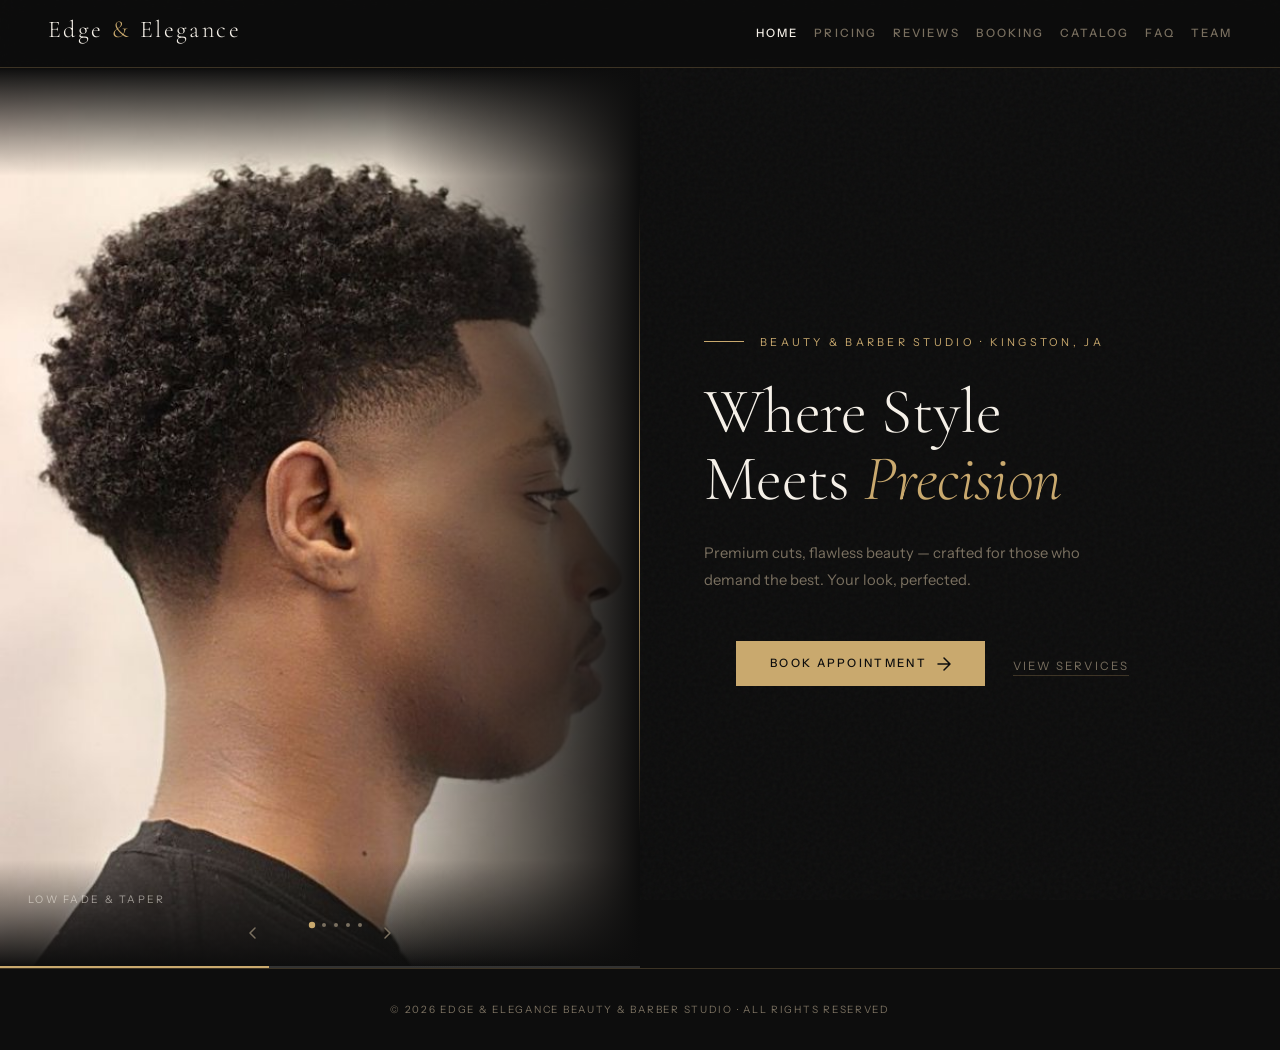
==== commit b301d782: "Update script source path in index.html" ====
--- a/index.html
+++ b/index.html
@@ -162,7 +162,7 @@
             </a>
           </li>
           <!-- Secondary: View Services -->
-          <li><a href="Assets/catalog.html">View Services</a></li>
+          <li><a href="Include/catalog.html">View Services</a></li>
         </ul>
       </article>
 
@@ -182,7 +182,7 @@
   <script src="https://cdn.jsdelivr.net/npm/bootstrap@5.3.3/dist/js/bootstrap.bundle.min.js"></script>
 
   <!-- Unified project script -->
-  <script src="Assets/script.js"></script>
+  <script src="Include/script.js"></script>
 
 </body>
 </html>
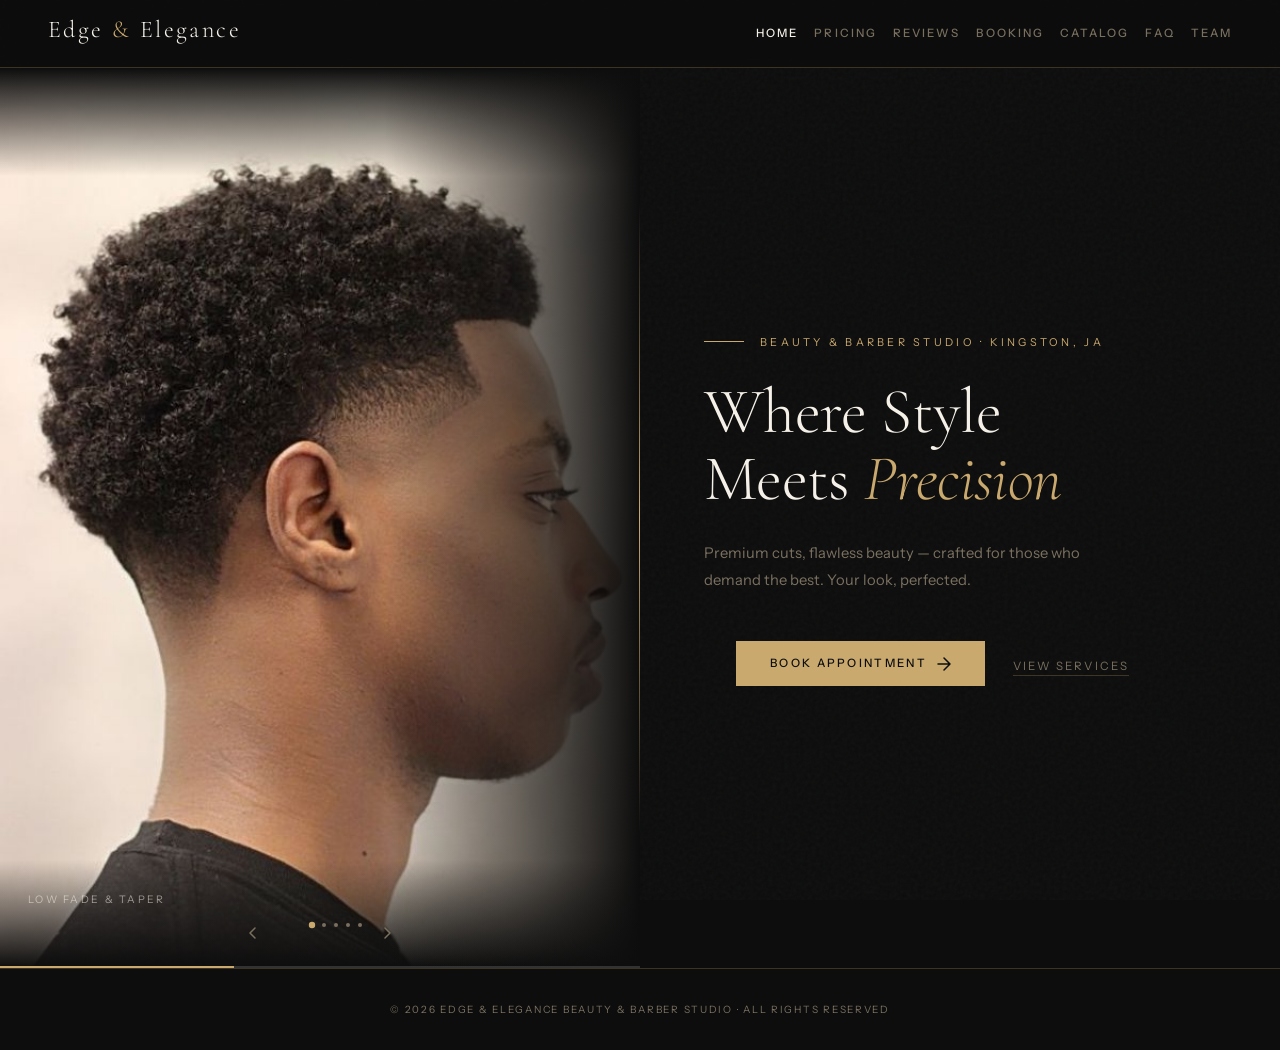
==== commit 9525f495: "Add hidden heading for home page accessibility" ====
--- a/index.html
+++ b/index.html
@@ -65,7 +65,7 @@
 
     <!-- ── Section 1: Hero — two-column layout ── -->
     <section>
-
+     <h2 class="visually-hidden">Home Page</h2>
       <!-- Aside: image slideshow panel (left column) -->
       <aside>
 
--- a/Include/style.css
+++ b/Include/style.css
@@ -115,10 +115,10 @@
   padding: 6px 8px;
 }
 
-/* Invert the default Bootstrap toggler icon so it appears light */
+/* Invert the default Bootstrap toggler icon so it appears light 
 #main-nav .navbar-toggler-icon {
   filter: invert(1);
-}
+}***REMOVED****/ 
 
 /* Collapsed mobile menu — dark glass panel */
 #main-nav .navbar-collapse {
